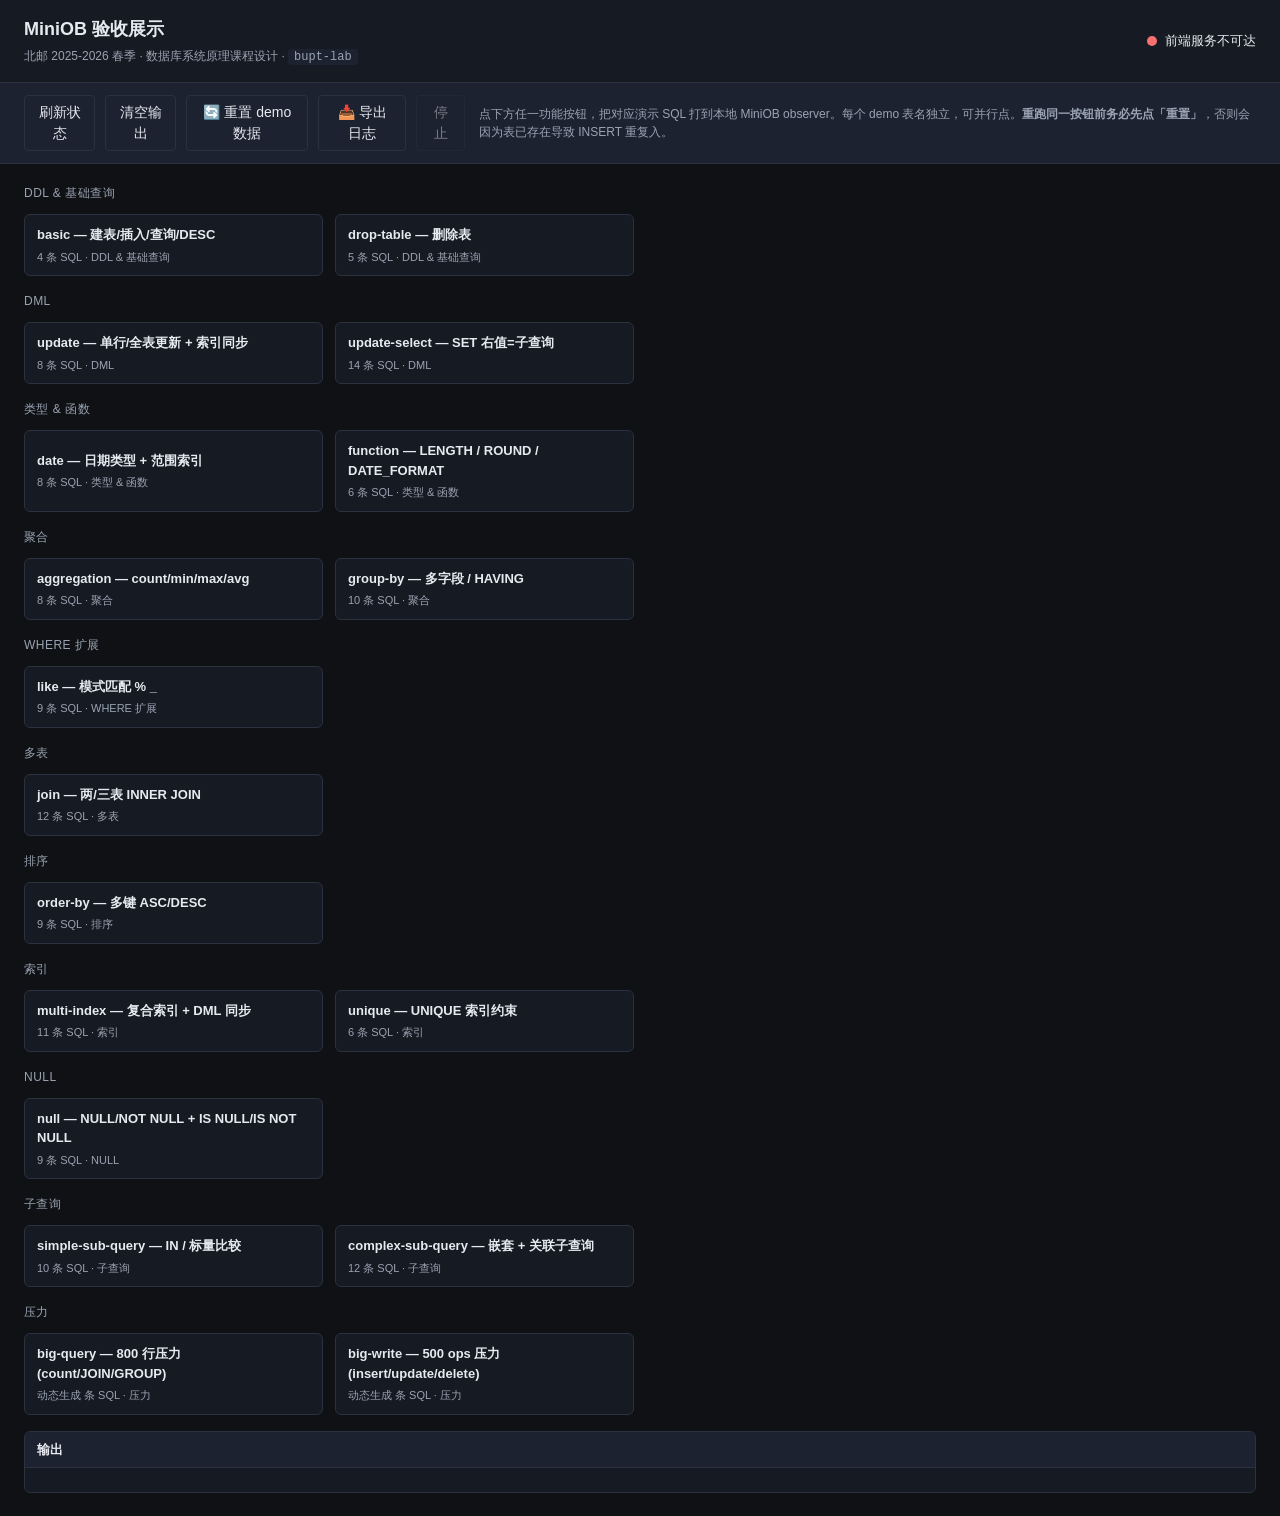
==== lab/frontend/index.html @ ca3a5b40 "feat: 验收前端" ====
<!doctype html>
<html lang="zh-CN">
<head>
  <meta charset="utf-8" />
  <title>MiniOB 验收展示 — 北邮数据库课程设计</title>
  <meta name="viewport" content="width=device-width,initial-scale=1" />
  <link rel="stylesheet" href="style.css" />
</head>
<body>
  <header class="top">
    <div class="title">
      <h1>MiniOB 验收展示</h1>
      <p class="sub">北邮 2025-2026 春季 · 数据库系统原理课程设计 · <code>bupt-lab</code></p>
    </div>
    <div class="status">
      <span id="status-dot" class="dot off"></span>
      <span id="status-text">检查中…</span>
    </div>
  </header>

  <section class="actions">
    <button id="btn-refresh"  class="ghost">刷新状态</button>
    <button id="btn-clear"    class="ghost">清空输出</button>
    <button id="btn-reset"    class="ghost">🔄 重置 demo 数据</button>
    <button id="btn-export"   class="ghost">📥 导出日志</button>
    <button id="btn-stop"     class="ghost" disabled>停止</button>
    <span class="hint">点下方任一功能按钮，把对应演示 SQL 打到本地 MiniOB observer。每个 demo 表名独立，可并行点。<b>重跑同一按钮前务必先点「重置」</b>，否则会因为表已存在导致 INSERT 重复入。</span>
  </section>

  <main id="button-grid" class="grid"></main>

  <section class="console-wrap">
    <div class="console-head">
      <h2>输出</h2>
      <span id="running" class="running hidden">执行中…</span>
    </div>
    <pre id="console" class="console" aria-live="polite"></pre>
  </section>

  <script src="demos.js"></script>
  <script src="app.js"></script>
</body>
</html>
---- lab/frontend/style.css ----
/* —— MiniOB 验收展示 —— 简单深色面板 ———————————— */

:root {
  --bg:        #0f1115;
  --panel:     #161a22;
  --panel-2:   #1d2230;
  --line:      #2a3140;
  --fg:        #e6e9ef;
  --fg-dim:    #9aa3b2;
  --accent:    #4f8cff;
  --accent-2:  #6aa3ff;
  --ok:        #4ade80;
  --err:       #f87171;
  --warn:      #fbbf24;
}

* { box-sizing: border-box; }

html, body {
  margin: 0;
  background: var(--bg);
  color: var(--fg);
  font: 14px/1.5 -apple-system, "Segoe UI", "PingFang SC", "Hiragino Sans GB", "Microsoft YaHei", sans-serif;
}

a { color: var(--accent-2); }

code, pre, .mono { font-family: ui-monospace, SFMono-Regular, Menlo, Consolas, monospace; }

.top {
  display: flex;
  align-items: center;
  justify-content: space-between;
  padding: 16px 24px;
  background: var(--panel);
  border-bottom: 1px solid var(--line);
}
.top h1 { margin: 0 0 4px 0; font-size: 18px; }
.top .sub { margin: 0; color: var(--fg-dim); font-size: 12px; }
.top .sub code { background: var(--panel-2); padding: 1px 6px; border-radius: 3px; }

.status { display: flex; align-items: center; gap: 8px; font-size: 13px; }
.dot {
  width: 10px; height: 10px; border-radius: 50%;
  background: var(--fg-dim);
  box-shadow: 0 0 0 0 rgba(0,0,0,0);
  transition: background-color .15s;
}
.dot.on  { background: var(--ok);   box-shadow: 0 0 6px var(--ok); }
.dot.off { background: var(--err); }
.dot.unk { background: var(--warn); animation: pulse 1.2s infinite; }
@keyframes pulse { 50% { opacity: .35; } }

.actions {
  display: flex; align-items: center; gap: 10px;
  padding: 12px 24px;
  background: var(--panel-2);
  border-bottom: 1px solid var(--line);
}
.actions .hint { color: var(--fg-dim); font-size: 12px; margin-left: 4px; }

button {
  appearance: none;
  border: 1px solid var(--line);
  background: var(--panel);
  color: var(--fg);
  padding: 6px 12px;
  border-radius: 4px;
  font: inherit;
  cursor: pointer;
  transition: background-color .12s, border-color .12s, transform .04s;
}
button:hover:not(:disabled) { background: #232938; border-color: #3a4254; }
button:active:not(:disabled) { transform: translateY(1px); }
button:disabled { opacity: .45; cursor: not-allowed; }

button.ghost { background: transparent; }

.grid {
  display: grid;
  grid-template-columns: repeat(auto-fill, minmax(260px, 1fr));
  gap: 12px;
  padding: 16px 24px;
}
.group-label {
  grid-column: 1 / -1;
  font-size: 12px;
  color: var(--fg-dim);
  letter-spacing: .04em;
  text-transform: uppercase;
  margin-top: 4px;
}
.card {
  background: var(--panel);
  border: 1px solid var(--line);
  border-radius: 6px;
  padding: 10px 12px;
  text-align: left;
  color: var(--fg);
  cursor: pointer;
  transition: border-color .12s, background-color .12s;
}
.card:hover  { border-color: var(--accent); background: #1a1f2c; }
.card .t  { font-weight: 600; font-size: 13px; margin-bottom: 4px; }
.card .g  { font-size: 11px; color: var(--fg-dim); }
.card.running { border-color: var(--accent); background: #1a2236; }
.card.done    { border-color: var(--ok); }
.card.failed  { border-color: var(--err); }

.console-wrap {
  margin: 0 24px 24px 24px;
  background: var(--panel);
  border: 1px solid var(--line);
  border-radius: 6px;
  overflow: hidden;
}
.console-head {
  display: flex; align-items: center; justify-content: space-between;
  padding: 8px 12px;
  background: var(--panel-2);
  border-bottom: 1px solid var(--line);
}
.console-head h2 { margin: 0; font-size: 13px; font-weight: 600; }
.running { color: var(--accent-2); font-size: 12px; }
.hidden  { display: none; }

.console {
  margin: 0;
  padding: 12px 16px;
  max-height: 50vh;
  overflow: auto;
  font-size: 12.5px;
  line-height: 1.55;
  white-space: pre-wrap;
  word-break: break-word;
}
.console .ev  { margin: 0 0 14px 0; }
.console .hd  { color: var(--fg-dim); font-size: 11px; margin-bottom: 2px; }
.console .sql { color: var(--accent-2); }
.console .ok  { color: var(--ok); }
.console .err { color: var(--err); }
.console .tag { display: inline-block; min-width: 64px; margin-right: 6px; opacity: .85; }
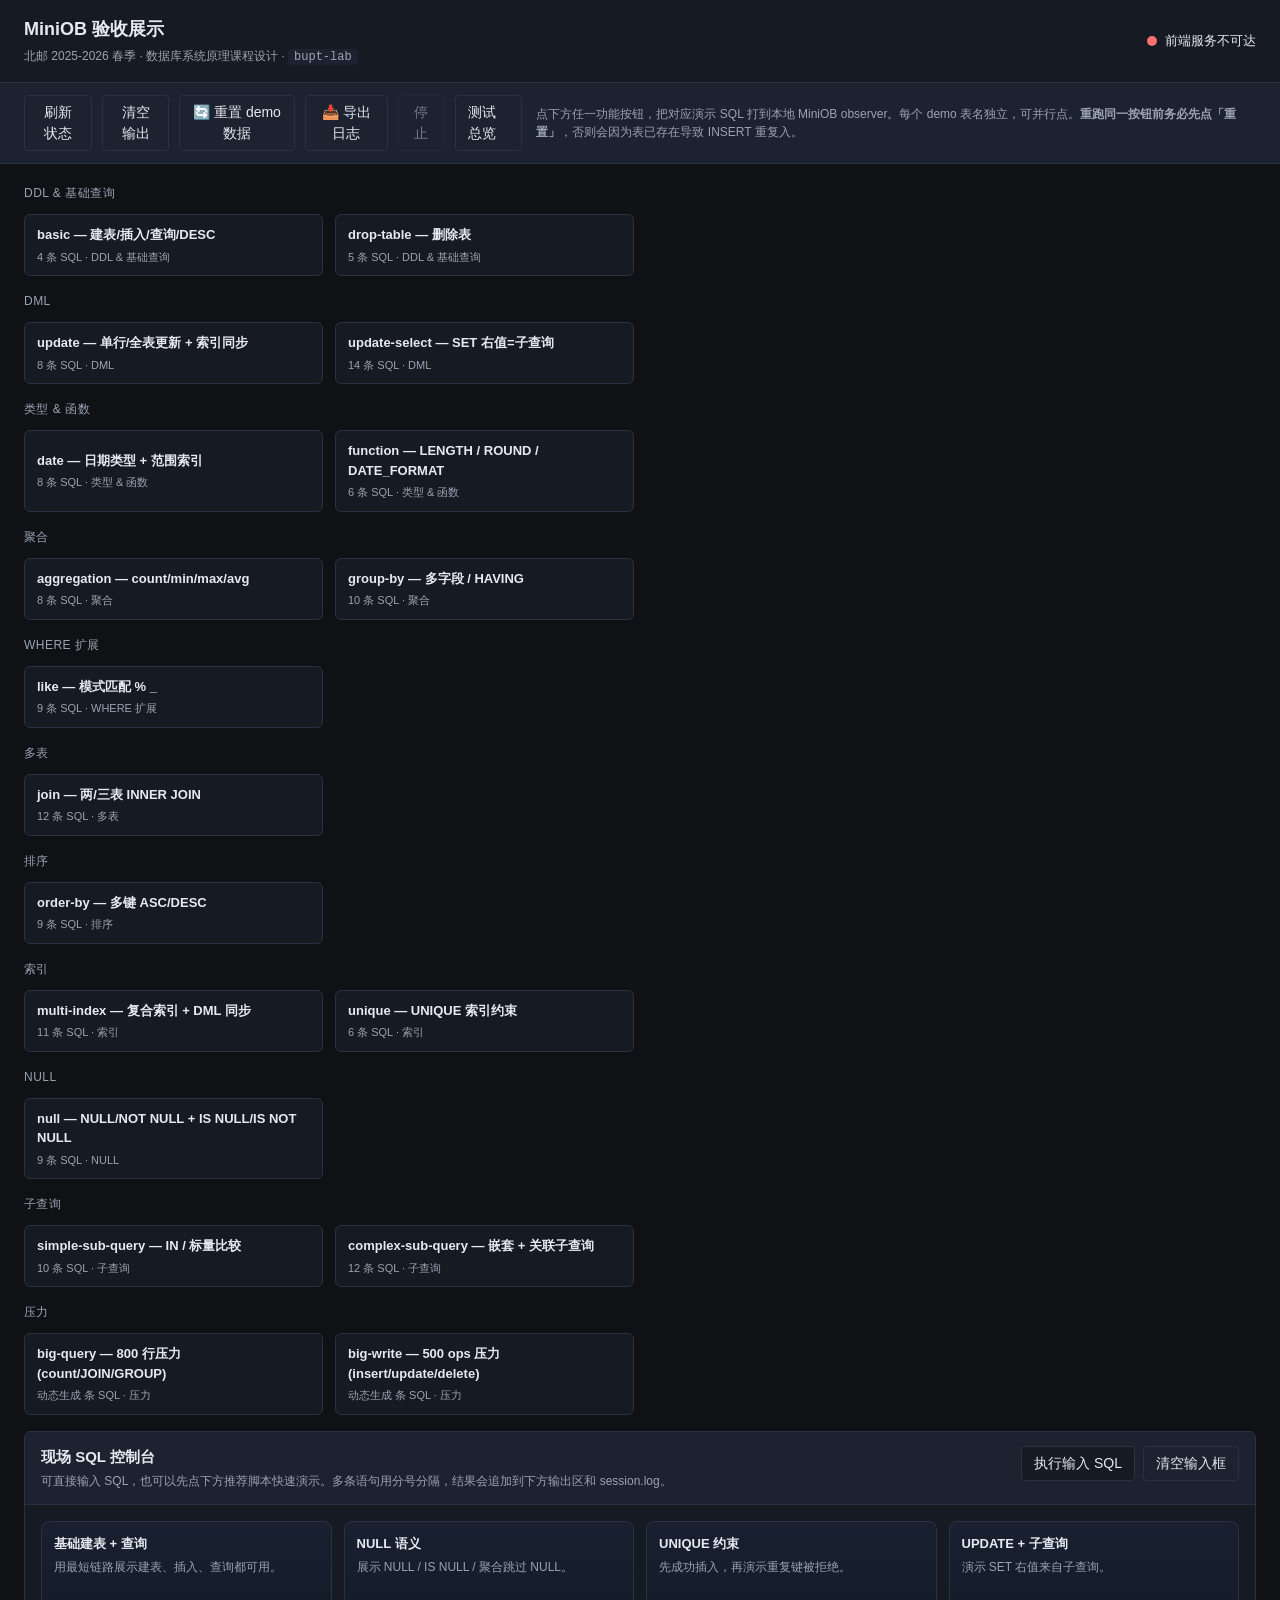
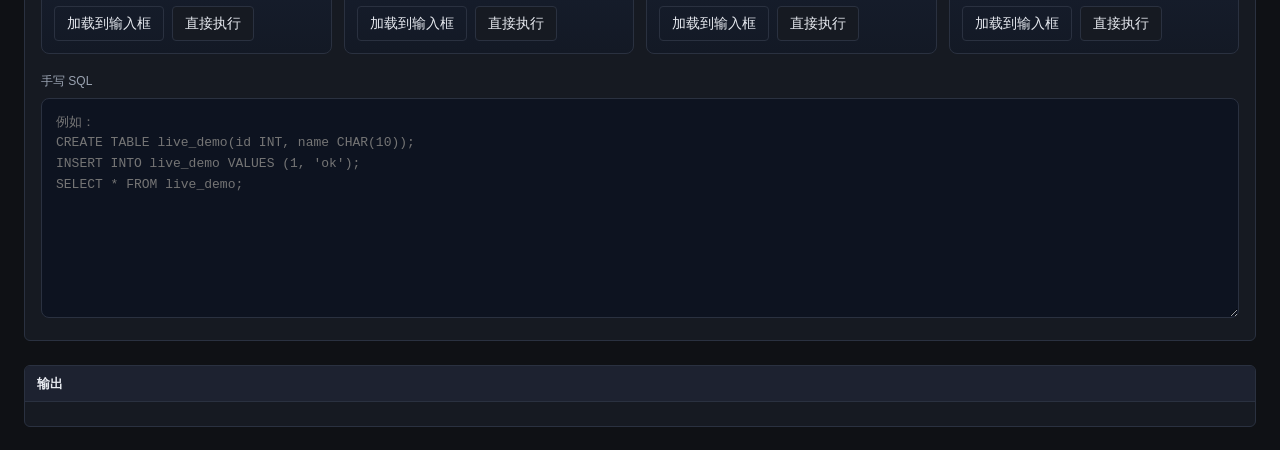
==== commit 56fa398c: "feat: sql 输入框 + 测试展示" ====
--- a/lab/frontend/index.html
+++ b/lab/frontend/index.html
@@ -24,10 +24,34 @@
     <button id="btn-reset"    class="ghost">🔄 重置 demo 数据</button>
     <button id="btn-export"   class="ghost">📥 导出日志</button>
     <button id="btn-stop"     class="ghost" disabled>停止</button>
+    <a class="ghost action-link" href="/tests.html">测试总览</a>
     <span class="hint">点下方任一功能按钮，把对应演示 SQL 打到本地 MiniOB observer。每个 demo 表名独立，可并行点。<b>重跑同一按钮前务必先点「重置」</b>，否则会因为表已存在导致 INSERT 重复入。</span>
   </section>
 
   <main id="button-grid" class="grid"></main>
+
+  <section class="sql-lab">
+    <div class="panel-head">
+      <div>
+        <h2>现场 SQL 控制台</h2>
+        <p>可直接输入 SQL，也可以先点下方推荐脚本快速演示。多条语句用分号分隔，结果会追加到下方输出区和 session.log。</p>
+      </div>
+      <div class="sql-actions">
+        <button id="btn-sql-run">执行输入 SQL</button>
+        <button id="btn-sql-clear" class="ghost">清空输入框</button>
+      </div>
+    </div>
+
+    <div id="sql-presets" class="preset-grid"></div>
+
+    <label class="sql-input-wrap" for="sql-editor">
+      <span class="sql-input-label">手写 SQL</span>
+      <textarea id="sql-editor" class="sql-editor" spellcheck="false" placeholder="例如：
+CREATE TABLE live_demo(id INT, name CHAR(10));
+INSERT INTO live_demo VALUES (1, 'ok');
+SELECT * FROM live_demo;"></textarea>
+    </label>
+  </section>
 
   <section class="console-wrap">
     <div class="console-head">
--- a/lab/frontend/style.css
+++ b/lab/frontend/style.css
@@ -24,6 +24,19 @@
 }
 
 a { color: var(--accent-2); }
+a.action-link {
+  display: inline-flex;
+  align-items: center;
+  justify-content: center;
+  min-height: 34px;
+  padding: 6px 12px;
+  border: 1px solid var(--line);
+  border-radius: 4px;
+  color: var(--fg);
+  text-decoration: none;
+  background: transparent;
+}
+a.action-link:hover { background: #232938; border-color: #3a4254; }
 
 code, pre, .mono { font-family: ui-monospace, SFMono-Regular, Menlo, Consolas, monospace; }
 
@@ -140,3 +153,203 @@
 .console .ok  { color: var(--ok); }
 .console .err { color: var(--err); }
 .console .tag { display: inline-block; min-width: 64px; margin-right: 6px; opacity: .85; }
+
+.sql-lab,
+.tests-section,
+.sub-panel {
+  margin: 0 24px 24px 24px;
+  background: var(--panel);
+  border: 1px solid var(--line);
+  border-radius: 6px;
+  overflow: hidden;
+}
+
+.panel-head {
+  display: flex;
+  align-items: flex-start;
+  justify-content: space-between;
+  gap: 16px;
+  padding: 14px 16px;
+  background: var(--panel-2);
+  border-bottom: 1px solid var(--line);
+}
+.panel-head h2 { margin: 0 0 4px 0; font-size: 15px; }
+.panel-head p { margin: 0; color: var(--fg-dim); font-size: 12px; }
+.sql-actions,
+.preset-actions { display: flex; gap: 8px; flex-wrap: wrap; }
+
+.preset-grid {
+  display: grid;
+  grid-template-columns: repeat(auto-fit, minmax(220px, 1fr));
+  gap: 12px;
+  padding: 16px;
+}
+.preset-card {
+  border: 1px solid var(--line);
+  border-radius: 8px;
+  padding: 12px;
+  background: linear-gradient(180deg, #182031 0%, #131925 100%);
+}
+.preset-title { font-size: 13px; font-weight: 700; margin-bottom: 4px; }
+.preset-desc  { font-size: 12px; color: var(--fg-dim); min-height: 38px; margin-bottom: 10px; }
+
+.sql-input-wrap {
+  display: block;
+  padding: 0 16px 16px 16px;
+}
+.sql-input-label {
+  display: inline-block;
+  margin-bottom: 8px;
+  color: var(--fg-dim);
+  font-size: 12px;
+}
+.sql-editor {
+  width: 100%;
+  min-height: 220px;
+  resize: vertical;
+  border: 1px solid var(--line);
+  border-radius: 8px;
+  background: #0d1320;
+  color: var(--fg);
+  padding: 14px;
+  font: 13px/1.6 ui-monospace, SFMono-Regular, Menlo, Consolas, monospace;
+}
+.sql-editor:focus {
+  outline: none;
+  border-color: var(--accent);
+  box-shadow: 0 0 0 1px rgba(79, 140, 255, 0.25);
+}
+
+.tests-page {
+  background:
+    radial-gradient(circle at top right, rgba(79, 140, 255, 0.14), transparent 25%),
+    linear-gradient(180deg, #0f1115 0%, #0b0d12 100%);
+}
+.tests-shell {
+  padding: 24px 0;
+}
+.stats-grid {
+  display: grid;
+  grid-template-columns: repeat(auto-fit, minmax(180px, 1fr));
+  gap: 12px;
+  margin: 0 24px 24px 24px;
+}
+.stat-card {
+  background: linear-gradient(180deg, #1c2231 0%, #141924 100%);
+  border: 1px solid var(--line);
+  border-radius: 8px;
+  padding: 16px;
+}
+.stat-label { color: var(--fg-dim); font-size: 12px; margin-bottom: 6px; }
+.stat-value { font-size: 28px; font-weight: 800; letter-spacing: -.03em; }
+.stat-sub   { color: var(--fg-dim); font-size: 12px; margin-top: 4px; }
+
+.category-bars {
+  display: grid;
+  gap: 12px;
+  padding: 16px;
+}
+.bar-card {
+  border: 1px solid var(--line);
+  border-radius: 8px;
+  padding: 12px;
+  background: #131925;
+}
+.bar-head {
+  display: flex;
+  justify-content: space-between;
+  gap: 16px;
+  margin-bottom: 8px;
+}
+.bar-meta { color: var(--fg-dim); font-size: 12px; }
+.bar-track {
+  height: 10px;
+  background: #0d1320;
+  border-radius: 999px;
+  overflow: hidden;
+}
+.bar-fill {
+  height: 100%;
+  background: linear-gradient(90deg, var(--accent), #78b3ff);
+}
+
+.two-col {
+  display: grid;
+  grid-template-columns: 1.3fr 1fr;
+  gap: 0;
+  background: transparent;
+  border: none;
+  margin: 0;
+}
+
+.table-wrap {
+  padding: 0 16px 16px 16px;
+  overflow: auto;
+}
+.report-table {
+  width: 100%;
+  border-collapse: collapse;
+  font-size: 12.5px;
+}
+.report-table th,
+.report-table td {
+  padding: 10px 8px;
+  border-bottom: 1px solid var(--line);
+  text-align: left;
+  vertical-align: top;
+}
+.report-table th { color: var(--fg-dim); font-weight: 600; }
+
+.snippet-grid {
+  display: grid;
+  grid-template-columns: repeat(auto-fit, minmax(280px, 1fr));
+  gap: 12px;
+  padding: 16px;
+}
+.snippet-card {
+  border: 1px solid var(--line);
+  border-radius: 8px;
+  overflow: hidden;
+  background: #121722;
+}
+.snippet-card h3 {
+  margin: 0;
+  padding: 12px 14px;
+  background: #192133;
+  border-bottom: 1px solid var(--line);
+  font-size: 13px;
+}
+.snippet-card pre {
+  margin: 0;
+  padding: 14px;
+  max-height: 320px;
+  overflow: auto;
+  white-space: pre-wrap;
+  word-break: break-word;
+  font-size: 12px;
+  line-height: 1.6;
+}
+
+@media (max-width: 900px) {
+  .top,
+  .actions,
+  .panel-head {
+    flex-direction: column;
+    align-items: stretch;
+  }
+  .two-col {
+    grid-template-columns: 1fr;
+  }
+  .console-wrap,
+  .sql-lab,
+  .tests-section,
+  .sub-panel,
+  .stats-grid {
+    margin-left: 16px;
+    margin-right: 16px;
+  }
+  .grid {
+    padding-left: 16px;
+    padding-right: 16px;
+  }
+}
